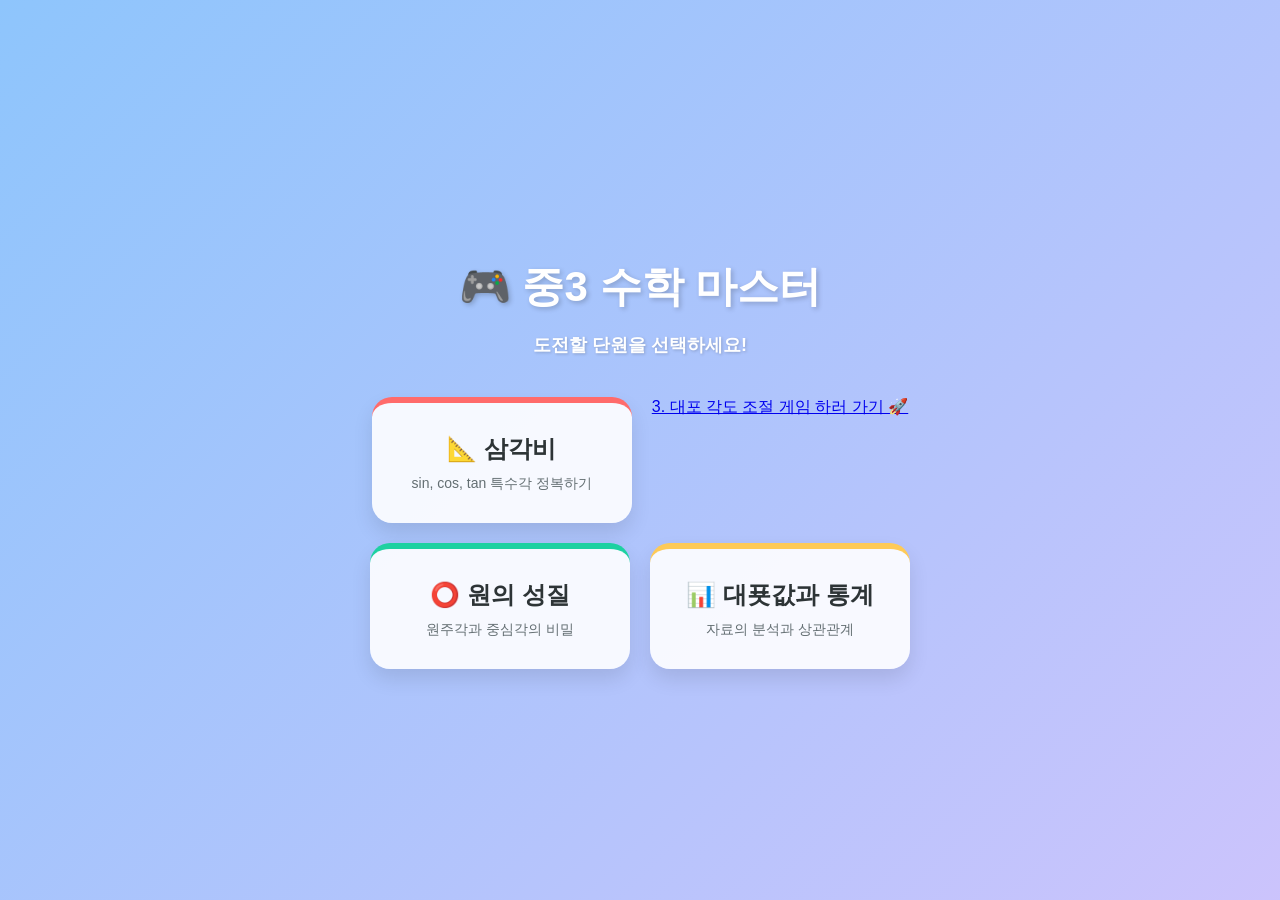
==== index.html @ f63b91d9 "ㄱ" ====
<!DOCTYPE html>
<html lang="ko">
<head>
    <meta charset="UTF-8">
    <meta name="viewport" content="width=device-width, initial-scale=1.0">
    <title>중3 수학 마스터 게임</title>
    <link rel="stylesheet" href="style.css">
</head>
<body>
    <div class="lobby-container">
        <h1>🎮 중3 수학 마스터</h1>
        <p>도전할 단원을 선택하세요!</p>
        
        <div class="category-menu">
            <a href="trig.html" class="category-card" id="card-trig">
                <h2>📐 삼각비</h2>
                <p>sin, cos, tan 특수각 정복하기</p>
                <a href="trig_cannon.html">3. 대포 각도 조절 게임 하러 가기 🚀</a>
            </a>
            
            <a href="circle.html" class="category-card" id="card-circle">
                <h2>⭕ 원의 성질</h2>
                <p>원주각과 중심각의 비밀</p>
            </a>
            
            <a href="stat.html" class="category-card" id="card-stat">
                <h2>📊 대푯값과 통계</h2>
                <p>자료의 분석과 상관관계</p>
            </a>
        </div>
    </div>
</body>
</html>
---- style.css ----
/* 트렌디하게 움직이는 그라데이션 배경 */
body {
    font-family: 'Arial', sans-serif;
    background: linear-gradient(-45deg, #a8edea, #fed6e3, #e0c3fc, #8ec5fc);
    background-size: 400% 400%;
    animation: gradientBG 15s ease infinite;
    margin: 0;
    display: flex;
    justify-content: center;
    align-items: center;
    min-height: 100vh;
}

/* 배경이 움직이게 만드는 마법의 코드 */
@keyframes gradientBG {
    0% { background-position: 0% 50%; }
    50% { background-position: 100% 50%; }
    100% { background-position: 0% 50%; }
}

.lobby-container {
    text-align: center;
    max-width: 800px;
    width: 100%;
    padding: 20px;
}

/* 글씨가 배경에 묻히지 않게 하얀색 + 그림자 효과 추가 */
h1 { 
    font-size: 42px; 
    color: white; 
    text-shadow: 2px 2px 5px rgba(0,0,0,0.2);
    margin-bottom: 10px; 
}
.lobby-container > p { 
    color: white; 
    text-shadow: 1px 1px 3px rgba(0,0,0,0.2);
    font-size: 18px;
    margin-bottom: 40px; 
    font-weight: bold;
}

/* 카테고리 카드 메뉴 정렬 */
.category-menu {
    display: flex;
    gap: 20px;
    justify-content: center;
    flex-wrap: wrap; 
}

/* 반투명한 흰색 카드로 고급스럽게 디자인 */
.category-card {
    background: rgba(255, 255, 255, 0.9); 
    text-decoration: none; 
    color: inherit;
    width: 220px;
    padding: 30px 20px;
    border-radius: 20px;
    box-shadow: 0 10px 20px rgba(0,0,0,0.1);
    transition: transform 0.3s, box-shadow 0.3s;
    border-top: 6px solid #3498db;
}

/* 마우스 올렸을 때 카드 둥둥 뜨는 효과 */
.category-card:hover {
    transform: translateY(-10px);
    box-shadow: 0 15px 30px rgba(0,0,0,0.2);
}

/* 각 카드별 포인트 컬러 (파스텔톤에 맞춰 수정) */
#card-trig { border-top-color: #ff6b6b; } /* 코랄 레드 */
#card-circle { border-top-color: #1dd1a1; } /* 민트 그린 */
#card-stat { border-top-color: #feca57; } /* 머스타드 옐로우 */

.category-card h2 { margin: 0 0 10px 0; color: #2d3436; }
.category-card p { margin: 0; font-size: 14px; color: #636e72; }
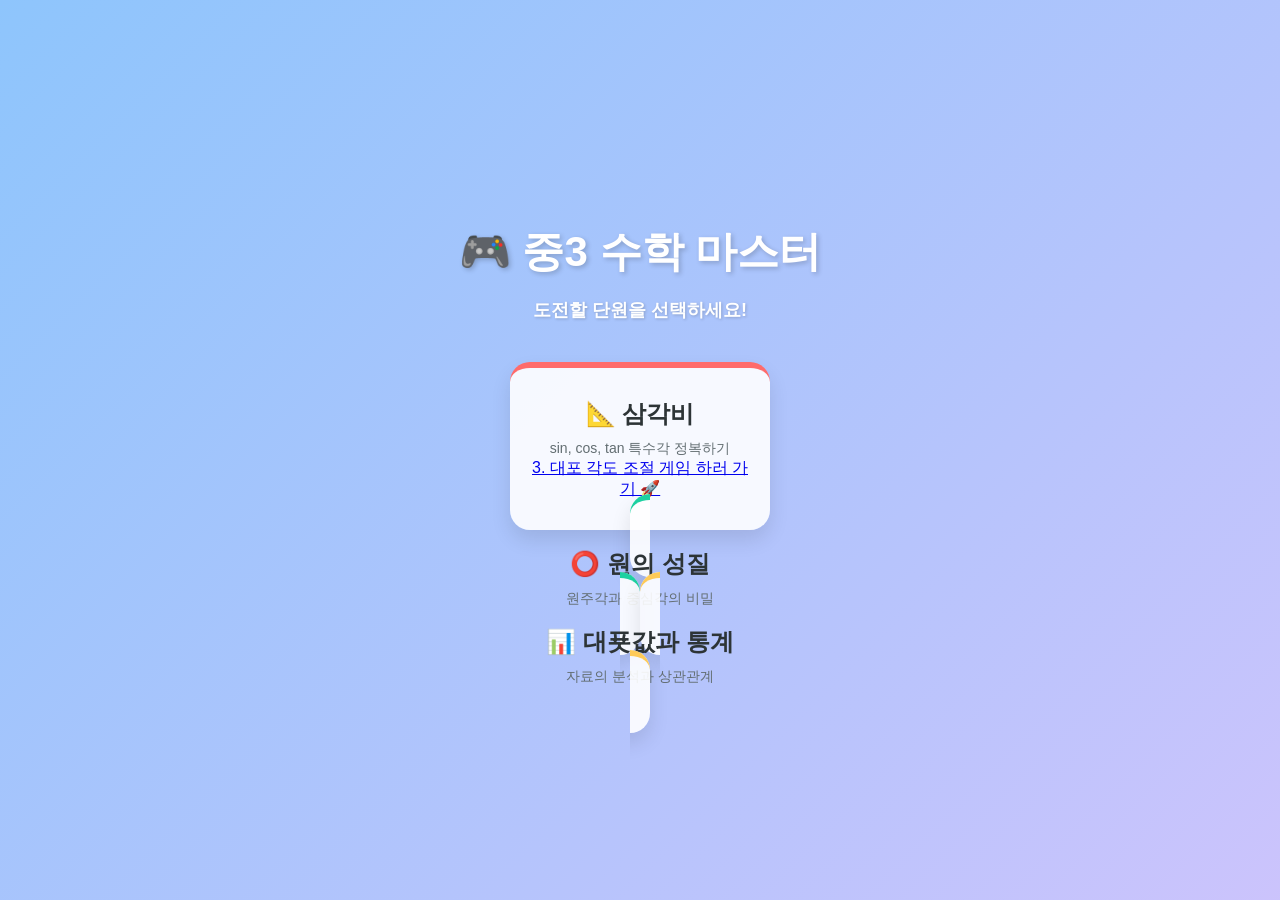
==== commit 4e9d591d: "ㄱ" ====
--- a/index.html
+++ b/index.html
@@ -11,12 +11,13 @@
         <h1>🎮 중3 수학 마스터</h1>
         <p>도전할 단원을 선택하세요!</p>
         
-        <div class="category-menu">
-            <a href="trig.html" class="category-card" id="card-trig">
-                <h2>📐 삼각비</h2>
-                <p>sin, cos, tan 특수각 정복하기</p>
-                <a href="trig_cannon.html">3. 대포 각도 조절 게임 하러 가기 🚀</a>
-            </a>
+       <div class="category-menu">
+    <div class="category-card" id="card-trig">
+        <h2>📐 삼각비</h2>
+        <p>sin, cos, tan 특수각 정복하기</p>
+        
+        <a href="trig_cannon.html">3. 대포 각도 조절 게임 하러 가기 🚀</a>
+    </div> </div>
             
             <a href="circle.html" class="category-card" id="card-circle">
                 <h2>⭕ 원의 성질</h2>
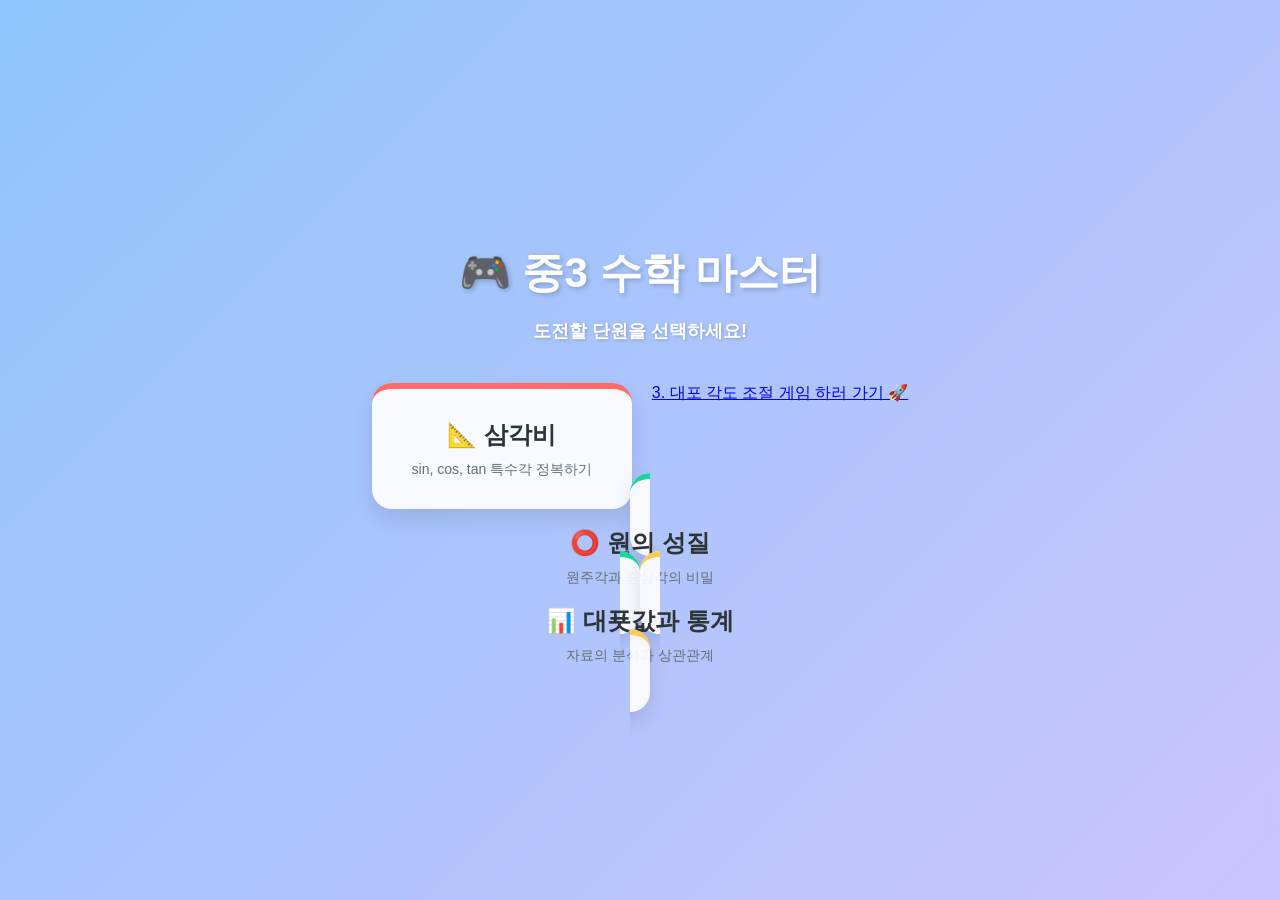
==== commit 2df55763: "ㄱ" ====
--- a/index.html
+++ b/index.html
@@ -12,12 +12,11 @@
         <p>도전할 단원을 선택하세요!</p>
         
        <div class="category-menu">
-    <div class="category-card" id="card-trig">
+    <a href="trig.html" class="category-card" id="card-trig">
         <h2>📐 삼각비</h2>
         <p>sin, cos, tan 특수각 정복하기</p>
-        
-        <a href="trig_cannon.html">3. 대포 각도 조절 게임 하러 가기 🚀</a>
-    </div> </div>
+    </a> <a href="trig_cannon.html">3. 대포 각도 조절 게임 하러 가기 🚀</a>
+</div>
             
             <a href="circle.html" class="category-card" id="card-circle">
                 <h2>⭕ 원의 성질</h2>
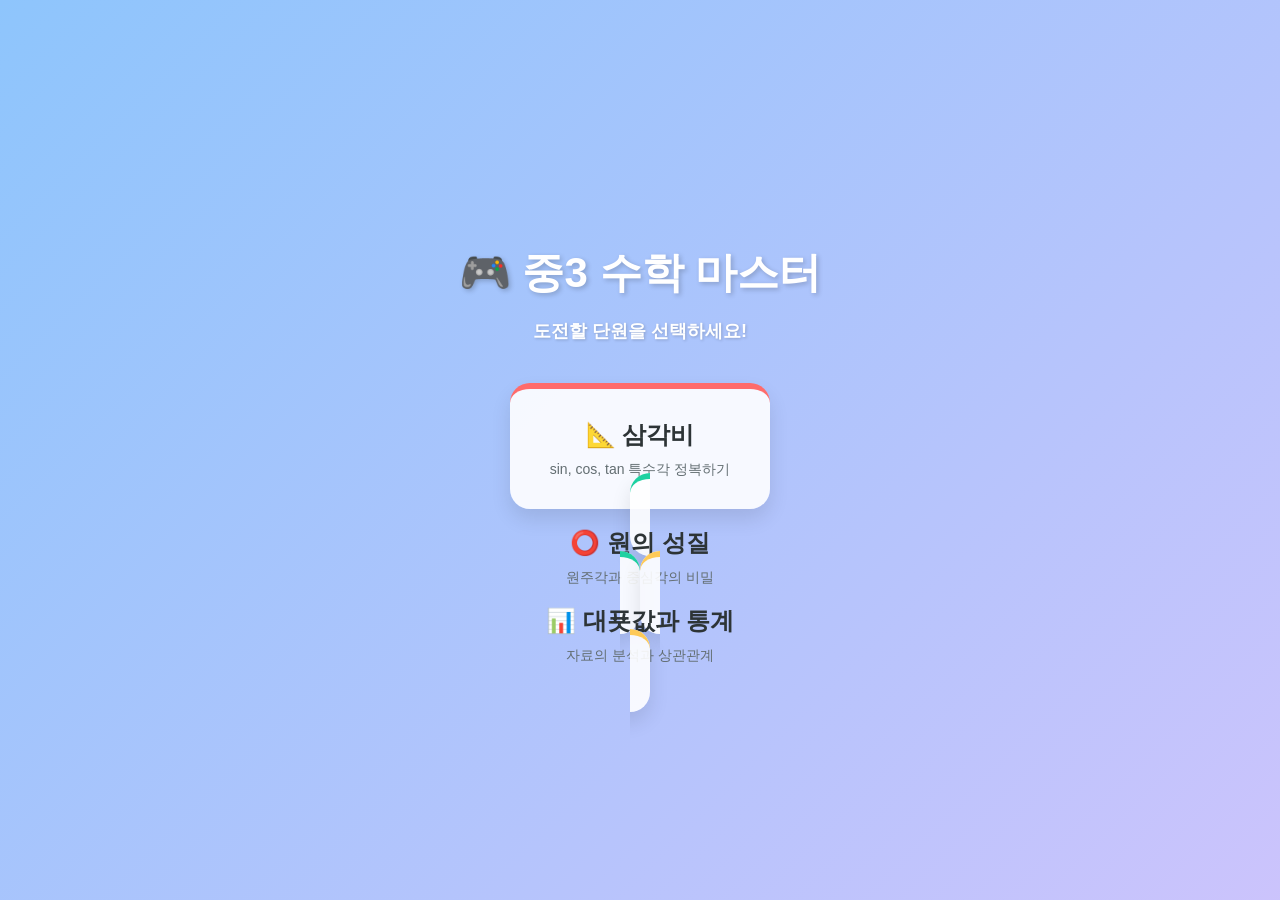
==== commit 345aceb8: "ㄷ" ====
--- a/index.html
+++ b/index.html
@@ -15,9 +15,9 @@
     <a href="trig.html" class="category-card" id="card-trig">
         <h2>📐 삼각비</h2>
         <p>sin, cos, tan 특수각 정복하기</p>
-    </a> <a href="trig_cannon.html">3. 대포 각도 조절 게임 하러 가기 🚀</a>
-</div>
-            
+    </a>
+    
+    </div>    
             <a href="circle.html" class="category-card" id="card-circle">
                 <h2>⭕ 원의 성질</h2>
                 <p>원주각과 중심각의 비밀</p>
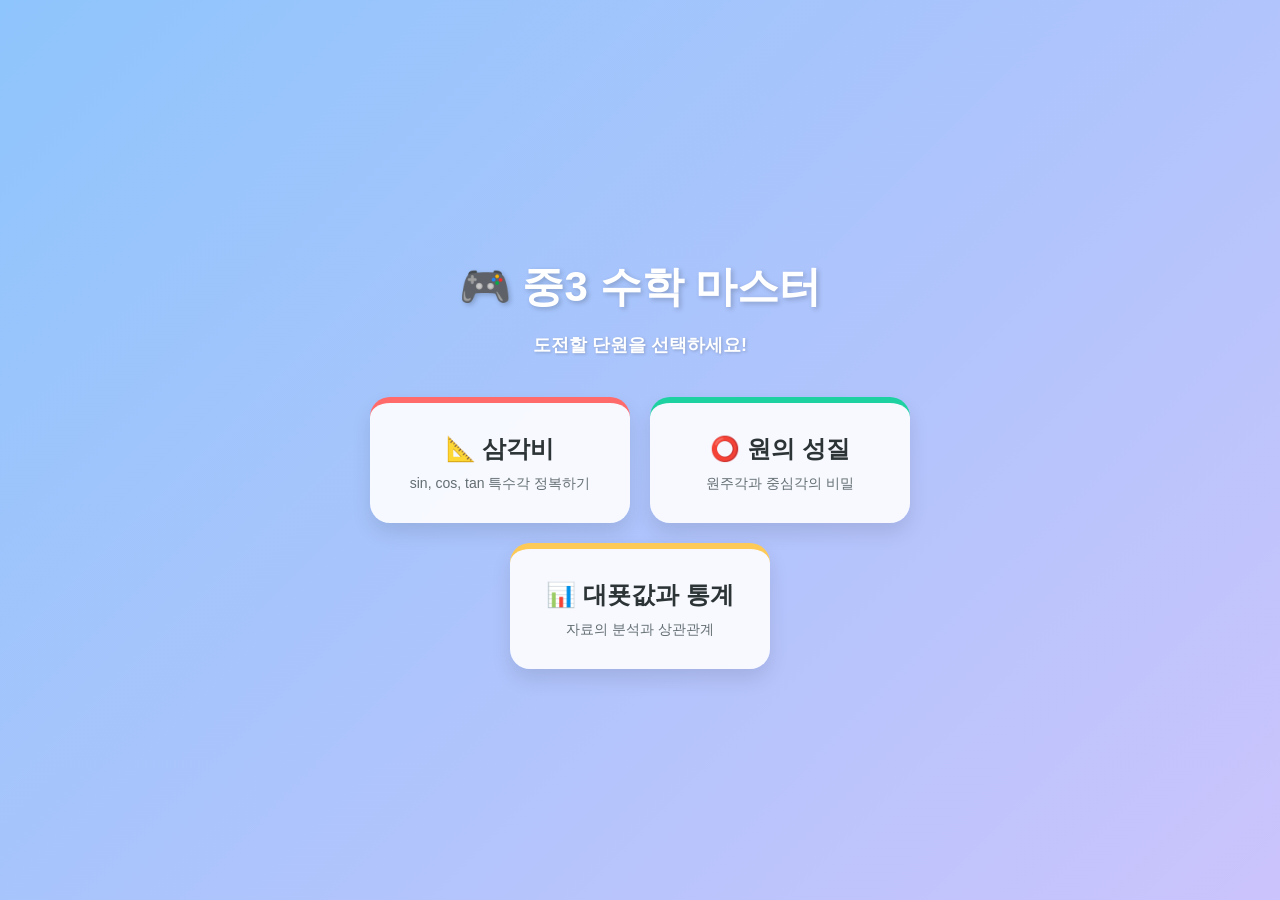
==== commit 9e7da879: "ㅅㄱ" ====
--- a/index.html
+++ b/index.html
@@ -15,18 +15,16 @@
     <a href="trig.html" class="category-card" id="card-trig">
         <h2>📐 삼각비</h2>
         <p>sin, cos, tan 특수각 정복하기</p>
+    </a>   
+    <a href="circle.html" class="category-card" id="card-circle">
+        <h2>⭕ 원의 성질</h2>
+         <p>원주각과 중심각의 비밀</p>
     </a>
-    
-    </div>    
-            <a href="circle.html" class="category-card" id="card-circle">
-                <h2>⭕ 원의 성질</h2>
-                <p>원주각과 중심각의 비밀</p>
-            </a>
             
-            <a href="stat.html" class="category-card" id="card-stat">
-                <h2>📊 대푯값과 통계</h2>
-                <p>자료의 분석과 상관관계</p>
-            </a>
+     <a href="stat.html" class="category-card" id="card-stat">
+        <h2>📊 대푯값과 통계</h2>
+        <p>자료의 분석과 상관관계</p>
+     </a>
         </div>
     </div>
 </body>
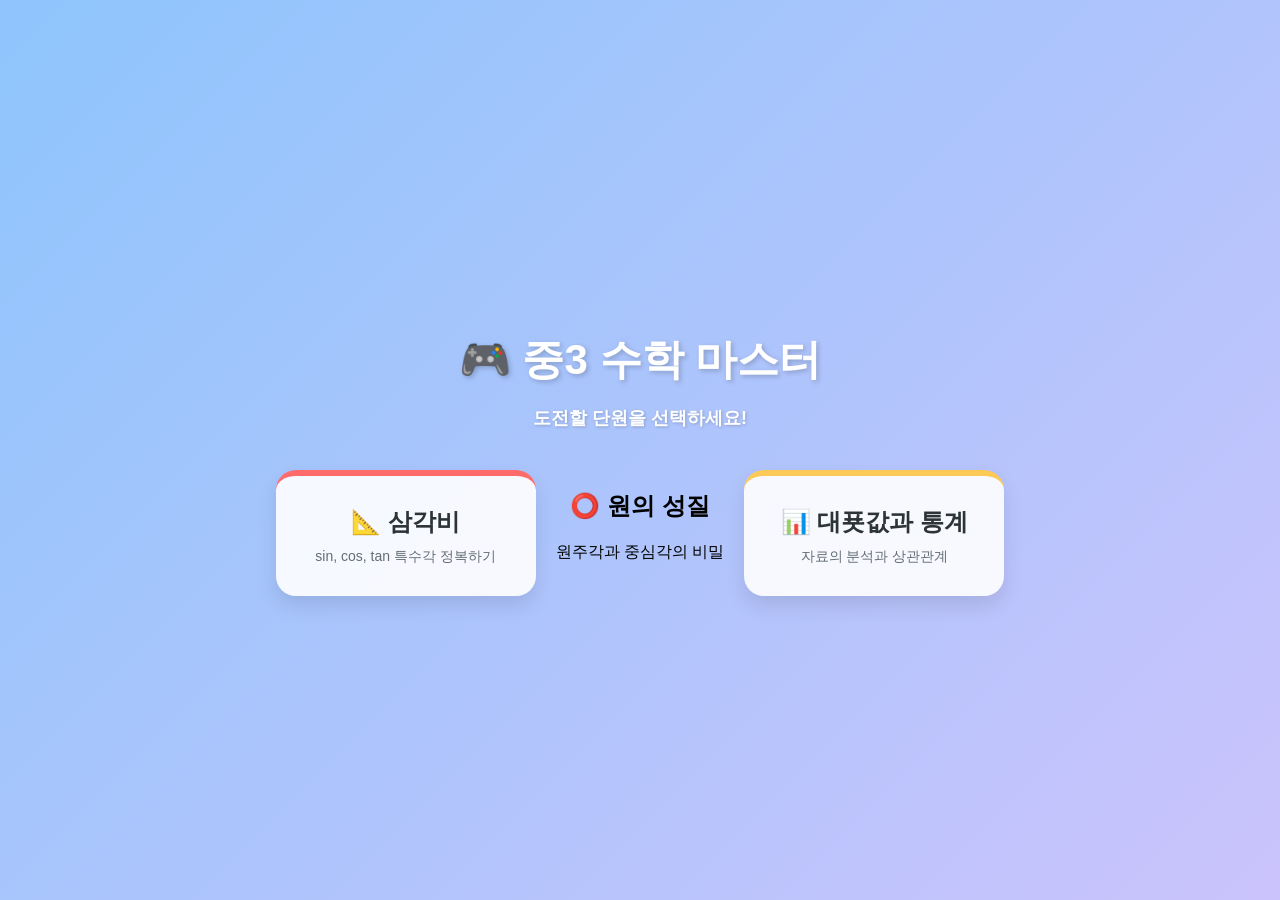
==== commit c04a2e71: "원 시작" ====
--- a/index.html
+++ b/index.html
@@ -16,9 +16,9 @@
         <h2>📐 삼각비</h2>
         <p>sin, cos, tan 특수각 정복하기</p>
     </a>   
-    <a href="circle.html" class="category-card" id="card-circle">
+   <a href="circle.html" style="text-decoration: none; color: inherit;">
         <h2>⭕ 원의 성질</h2>
-         <p>원주각과 중심각의 비밀</p>
+        <p>원주각과 중심각의 비밀</p>
     </a>
             
      <a href="stat.html" class="category-card" id="card-stat">
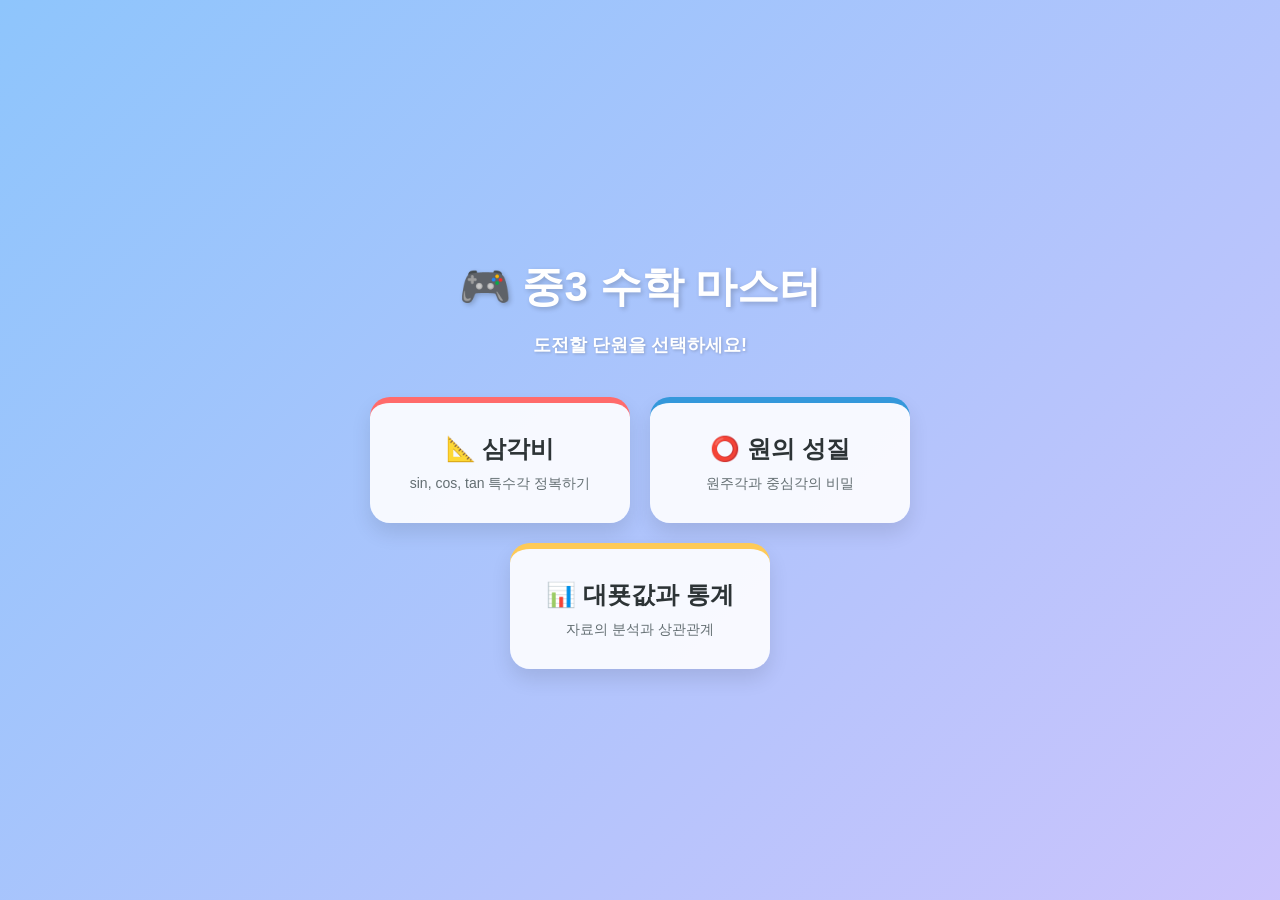
==== commit ca38d724: "4" ====
--- a/index.html
+++ b/index.html
@@ -11,20 +11,24 @@
         <h1>🎮 중3 수학 마스터</h1>
         <p>도전할 단원을 선택하세요!</p>
         
-       <div class="category-menu">
-    <a href="trig.html" class="category-card" id="card-trig">
-        <h2>📐 삼각비</h2>
-        <p>sin, cos, tan 특수각 정복하기</p>
-    </a>   
-   <a href="circle.html" style="text-decoration: none; color: inherit;">
-        <h2>⭕ 원의 성질</h2>
-        <p>원주각과 중심각의 비밀</p>
-    </a>
+        <div class="category-menu">
+            <!-- 1단원 -->
+            <a href="trig.html" class="category-card" id="card-trig">
+                <h2>📐 삼각비</h2>
+                <p>sin, cos, tan 특수각 정복하기</p>
+            </a>   
             
-     <a href="stat.html" class="category-card" id="card-stat">
-        <h2>📊 대푯값과 통계</h2>
-        <p>자료의 분석과 상관관계</p>
-     </a>
+            <!-- 2단원 (이 부분에 class="category-card" 를 추가했습니다!) -->
+            <a href="circle.html" class="category-card" style="text-decoration: none; color: inherit;">
+                <h2>⭕ 원의 성질</h2>
+                <p>원주각과 중심각의 비밀</p>
+            </a>
+            
+            <!-- 3단원 -->
+            <a href="stat.html" class="category-card" id="card-stat">
+                <h2>📊 대푯값과 통계</h2>
+                <p>자료의 분석과 상관관계</p>
+            </a>
         </div>
     </div>
 </body>
